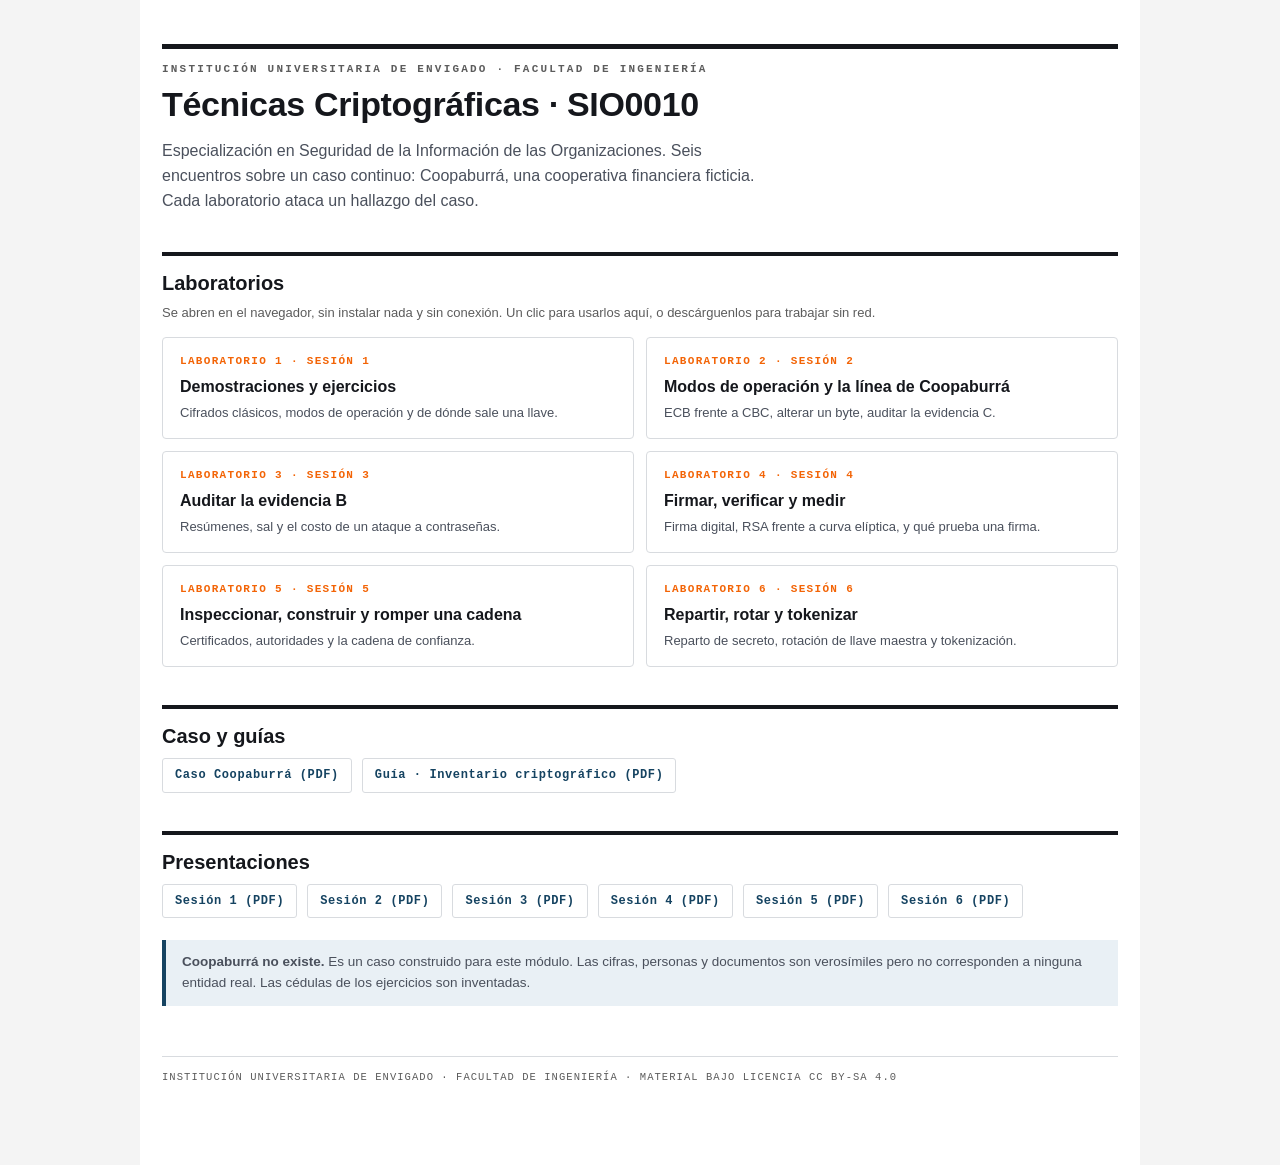
==== index.html @ fdeef58a "Página de inicio y enlace al sitio del curso Añade index.html como índice navegable para GitHub Page" ====
<!DOCTYPE html>
<html lang="es">
<head>
<meta charset="utf-8">
<meta name="viewport" content="width=device-width, initial-scale=1">
<title>SIO0010 · Técnicas Criptográficas</title>
<style>
:root{
  --naranja:#F36406; --naranja-lav:#FDEFE9; --azul:#154361; --azul-lav:#E9F0F5;
  --tinta:#15171C; --tinta-2:#4A505C; --gris:#5C5C5C; --papel:#FFFFFF; --papel-2:#F4F4F4;
  --linea:#D8DBDF; --linea-suave:#E9EBEE;
  --mono:"Consolas","Cascadia Mono",ui-monospace,monospace;
  --sans:Arial,Helvetica,sans-serif; --titular:"Arial Black",Arial,sans-serif;
}
*{box-sizing:border-box}
body{margin:0;background:var(--papel-2);color:var(--tinta);font-family:var(--sans);font-size:15px;line-height:1.55}
.wrap{max-width:1000px;margin:0 auto;padding:0 22px 80px;background:var(--papel);min-height:100vh}
header{padding:30px 0 0}
.regla{height:5px;background:var(--tinta);margin:14px 0 12px}
.kicker{font-family:var(--mono);font-size:11px;font-weight:700;letter-spacing:.20em;text-transform:uppercase;color:var(--gris)}
h1{font-family:var(--titular);font-size:34px;line-height:1.1;margin:8px 0 12px;letter-spacing:-.01em}
.lead{font-size:16px;color:var(--tinta-2);max-width:70ch}
h2{font-family:var(--titular);font-size:20px;margin:38px 0 4px;border-top:4px solid var(--tinta);padding-top:12px}
.sub{font-size:13px;color:var(--gris);margin-bottom:14px}
.rej{display:grid;grid-template-columns:repeat(2,1fr);gap:12px}
@media(max-width:720px){.rej{grid-template-columns:1fr}}
a.card{display:block;border:1px solid var(--linea);border-radius:4px;padding:15px 17px;text-decoration:none;color:inherit;background:var(--papel);transition:border-color .15s}
a.card:hover{border-color:var(--naranja)}
a.card .n{font-family:var(--mono);font-size:11px;font-weight:700;letter-spacing:.12em;text-transform:uppercase;color:var(--naranja)}
a.card .t{font-weight:700;margin:5px 0 3px;font-size:16px}
a.card .d{font-size:13px;color:var(--tinta-2)}
.enl{display:flex;flex-wrap:wrap;gap:10px;margin-top:6px}
.enl a{font-family:var(--mono);font-size:12px;font-weight:700;letter-spacing:.05em;text-decoration:none;color:var(--azul);border:1px solid var(--linea);border-radius:3px;padding:7px 12px}
.enl a:hover{color:var(--naranja);border-color:var(--naranja)}
.nota{border-left:4px solid var(--azul);background:var(--azul-lav);padding:12px 16px;margin:22px 0;font-size:13.5px;color:var(--tinta-2)}
footer{margin-top:50px;border-top:1px solid var(--linea);padding-top:12px;font-family:var(--mono);font-size:10.5px;letter-spacing:.1em;text-transform:uppercase;color:var(--gris)}
</style>
</head>
<body>
<div class="wrap">
<header>
  <div class="regla"></div>
  <div class="kicker">Institución Universitaria de Envigado · Facultad de Ingeniería</div>
  <h1>Técnicas Criptográficas · SIO0010</h1>
  <p class="lead">Especialización en Seguridad de la Información de las Organizaciones. Seis encuentros sobre un caso continuo: Coopaburrá, una cooperativa financiera ficticia. Cada laboratorio ataca un hallazgo del caso.</p>
</header>

<h2>Laboratorios</h2>
<div class="sub">Se abren en el navegador, sin instalar nada y sin conexión. Un clic para usarlos aquí, o descárguenlos para trabajar sin red.</div>
<div class="rej">
  <a class="card" href="laboratorios/Laboratorio-1-SIO0010.html"><div class="n">Laboratorio 1 · Sesión 1</div><div class="t">Demostraciones y ejercicios</div><div class="d">Cifrados clásicos, modos de operación y de dónde sale una llave.</div></a>
  <a class="card" href="laboratorios/Laboratorio-2-SIO0010.html"><div class="n">Laboratorio 2 · Sesión 2</div><div class="t">Modos de operación y la línea de Coopaburrá</div><div class="d">ECB frente a CBC, alterar un byte, auditar la evidencia C.</div></a>
  <a class="card" href="laboratorios/Laboratorio-3-SIO0010.html"><div class="n">Laboratorio 3 · Sesión 3</div><div class="t">Auditar la evidencia B</div><div class="d">Resúmenes, sal y el costo de un ataque a contraseñas.</div></a>
  <a class="card" href="laboratorios/Laboratorio-4-SIO0010.html"><div class="n">Laboratorio 4 · Sesión 4</div><div class="t">Firmar, verificar y medir</div><div class="d">Firma digital, RSA frente a curva elíptica, y qué prueba una firma.</div></a>
  <a class="card" href="laboratorios/Laboratorio-5-SIO0010.html"><div class="n">Laboratorio 5 · Sesión 5</div><div class="t">Inspeccionar, construir y romper una cadena</div><div class="d">Certificados, autoridades y la cadena de confianza.</div></a>
  <a class="card" href="laboratorios/Laboratorio-6-SIO0010.html"><div class="n">Laboratorio 6 · Sesión 6</div><div class="t">Repartir, rotar y tokenizar</div><div class="d">Reparto de secreto, rotación de llave maestra y tokenización.</div></a>
</div>

<h2>Caso y guías</h2>
<div class="enl">
  <a href="caso/Caso-Coopaburra-SIO0010.pdf">Caso Coopaburrá (PDF)</a>
  <a href="guias/Guia-Inventario-criptografico-SIO0010.pdf">Guía · Inventario criptográfico (PDF)</a>
</div>

<h2>Presentaciones</h2>
<div class="enl">
  <a href="presentaciones/SIO0010-S1-Tecnicas-criptograficas.pdf">Sesión 1 (PDF)</a>
  <a href="presentaciones/SIO0010-S2-Cifrado-simetrico.pdf">Sesión 2 (PDF)</a>
  <a href="presentaciones/SIO0010-S3-Resumenes-y-contrasenas.pdf">Sesión 3 (PDF)</a>
  <a href="presentaciones/SIO0010-S4-Llave-publica-y-firma.pdf">Sesión 4 (PDF)</a>
  <a href="presentaciones/SIO0010-S5-Certificados-y-canal-seguro.pdf">Sesión 5 (PDF)</a>
  <a href="presentaciones/SIO0010-S6-Gestion-de-llaves-y-transicion.pdf">Sesión 6 (PDF)</a>
</div>

<div class="nota"><b>Coopaburrá no existe.</b> Es un caso construido para este módulo. Las cifras, personas y documentos son verosímiles pero no corresponden a ninguna entidad real. Las cédulas de los ejercicios son inventadas.</div>

<footer>Institución Universitaria de Envigado · Facultad de Ingeniería · Material bajo licencia CC BY-SA 4.0</footer>
</div>
</body>
</html>
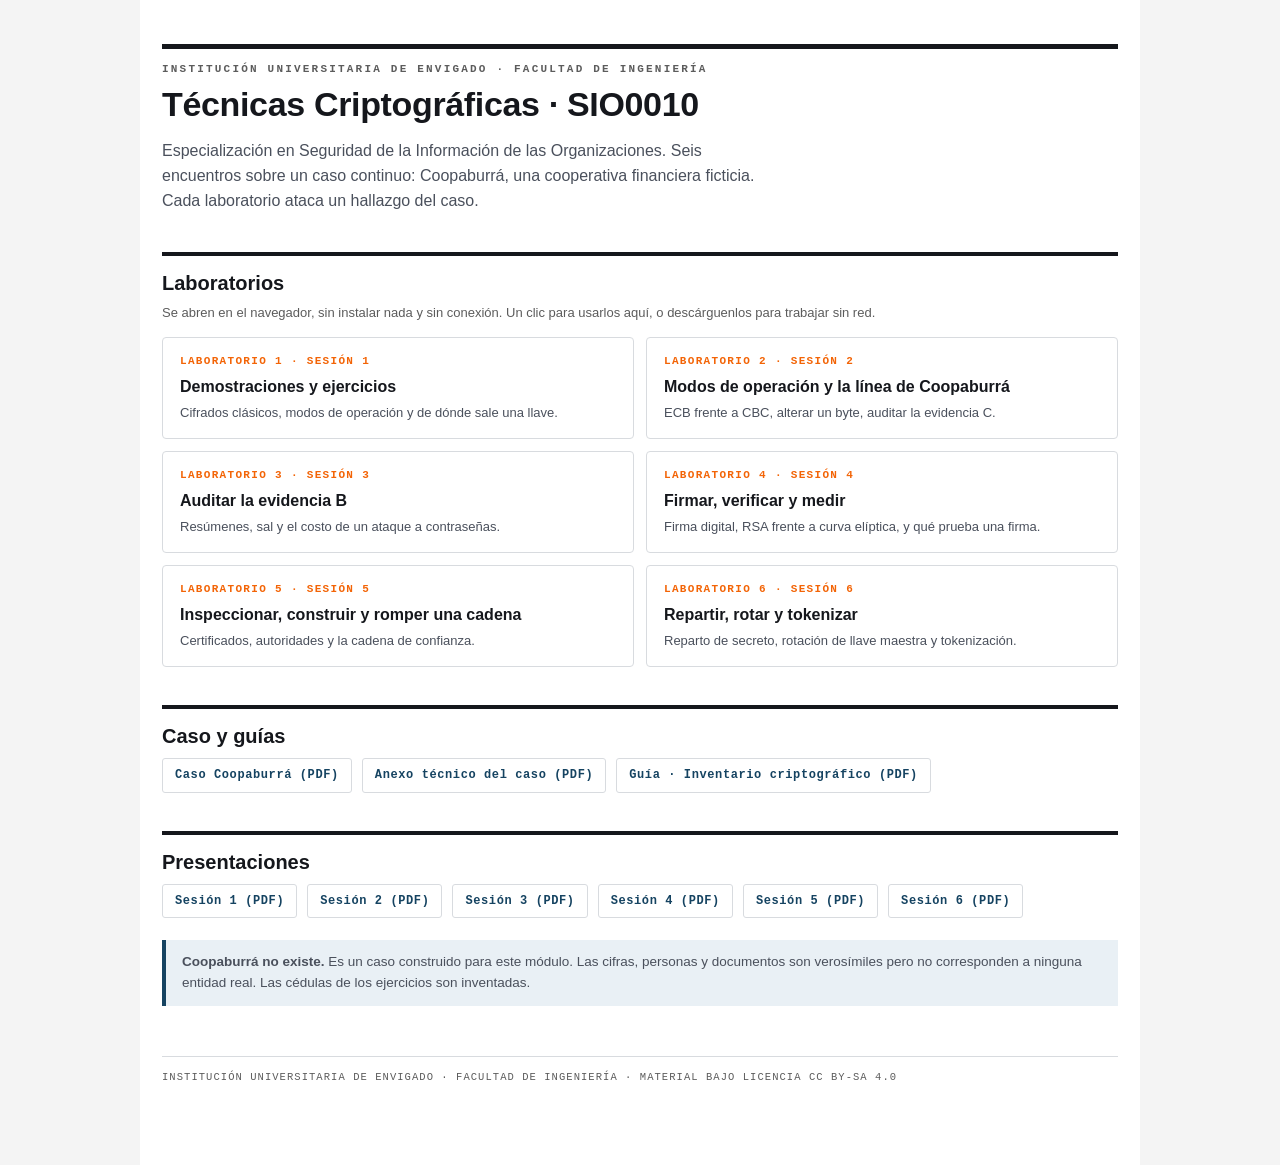
==== commit 52ec6134: "Anexo técnico del caso Coopaburrá Añade el anexo técnico (10 páginas): un artefacto de diagnóstico p" ====
--- a/index.html
+++ b/index.html
@@ -59,6 +59,7 @@
 <h2>Caso y guías</h2>
 <div class="enl">
   <a href="caso/Caso-Coopaburra-SIO0010.pdf">Caso Coopaburrá (PDF)</a>
+  <a href="caso/Anexo-tecnico-Coopaburra-SIO0010.pdf">Anexo técnico del caso (PDF)</a>
   <a href="guias/Guia-Inventario-criptografico-SIO0010.pdf">Guía · Inventario criptográfico (PDF)</a>
 </div>
 
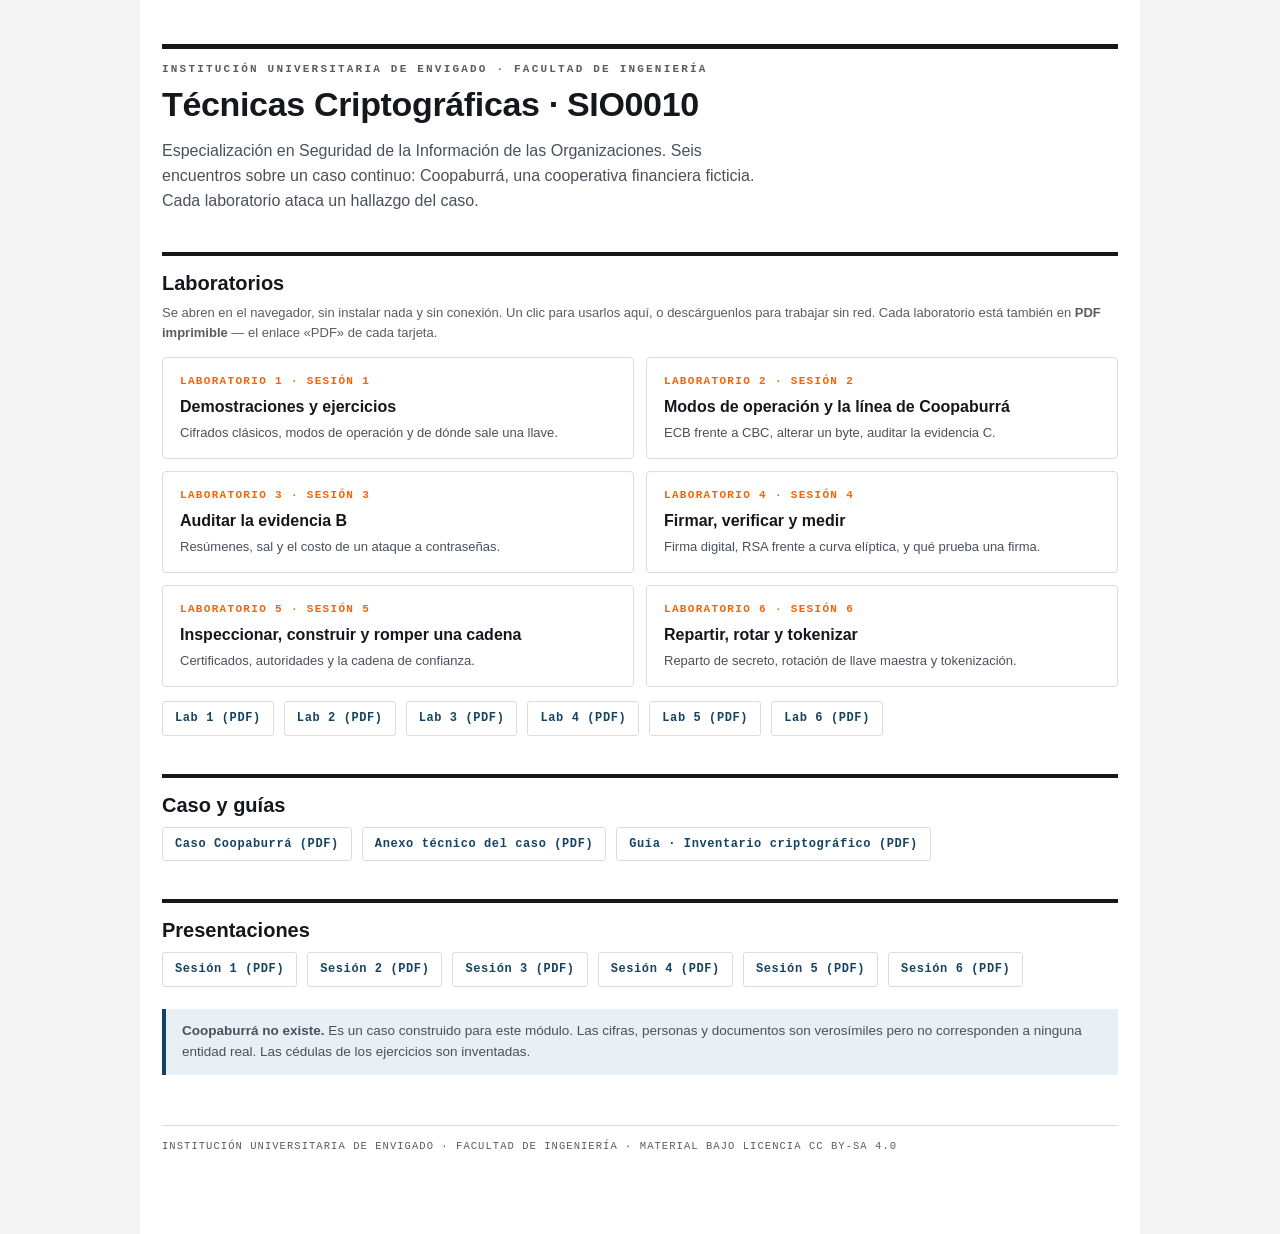
==== commit 064031d5: "Verificación de labs y versión PDF imprimible de los seis Se ejecutaron todos los snippets de Python" ====
--- a/index.html
+++ b/index.html
@@ -46,7 +46,7 @@
 </header>
 
 <h2>Laboratorios</h2>
-<div class="sub">Se abren en el navegador, sin instalar nada y sin conexión. Un clic para usarlos aquí, o descárguenlos para trabajar sin red.</div>
+<div class="sub">Se abren en el navegador, sin instalar nada y sin conexión. Un clic para usarlos aquí, o descárguenlos para trabajar sin red. Cada laboratorio está también en <b>PDF imprimible</b> — el enlace «PDF» de cada tarjeta.</div>
 <div class="rej">
   <a class="card" href="laboratorios/Laboratorio-1-SIO0010.html"><div class="n">Laboratorio 1 · Sesión 1</div><div class="t">Demostraciones y ejercicios</div><div class="d">Cifrados clásicos, modos de operación y de dónde sale una llave.</div></a>
   <a class="card" href="laboratorios/Laboratorio-2-SIO0010.html"><div class="n">Laboratorio 2 · Sesión 2</div><div class="t">Modos de operación y la línea de Coopaburrá</div><div class="d">ECB frente a CBC, alterar un byte, auditar la evidencia C.</div></a>
@@ -54,6 +54,14 @@
   <a class="card" href="laboratorios/Laboratorio-4-SIO0010.html"><div class="n">Laboratorio 4 · Sesión 4</div><div class="t">Firmar, verificar y medir</div><div class="d">Firma digital, RSA frente a curva elíptica, y qué prueba una firma.</div></a>
   <a class="card" href="laboratorios/Laboratorio-5-SIO0010.html"><div class="n">Laboratorio 5 · Sesión 5</div><div class="t">Inspeccionar, construir y romper una cadena</div><div class="d">Certificados, autoridades y la cadena de confianza.</div></a>
   <a class="card" href="laboratorios/Laboratorio-6-SIO0010.html"><div class="n">Laboratorio 6 · Sesión 6</div><div class="t">Repartir, rotar y tokenizar</div><div class="d">Reparto de secreto, rotación de llave maestra y tokenización.</div></a>
+</div>
+<div class="enl" style="margin-top:14px">
+  <a href="laboratorios/Laboratorio-1-SIO0010.pdf">Lab 1 (PDF)</a>
+  <a href="laboratorios/Laboratorio-2-SIO0010.pdf">Lab 2 (PDF)</a>
+  <a href="laboratorios/Laboratorio-3-SIO0010.pdf">Lab 3 (PDF)</a>
+  <a href="laboratorios/Laboratorio-4-SIO0010.pdf">Lab 4 (PDF)</a>
+  <a href="laboratorios/Laboratorio-5-SIO0010.pdf">Lab 5 (PDF)</a>
+  <a href="laboratorios/Laboratorio-6-SIO0010.pdf">Lab 6 (PDF)</a>
 </div>
 
 <h2>Caso y guías</h2>
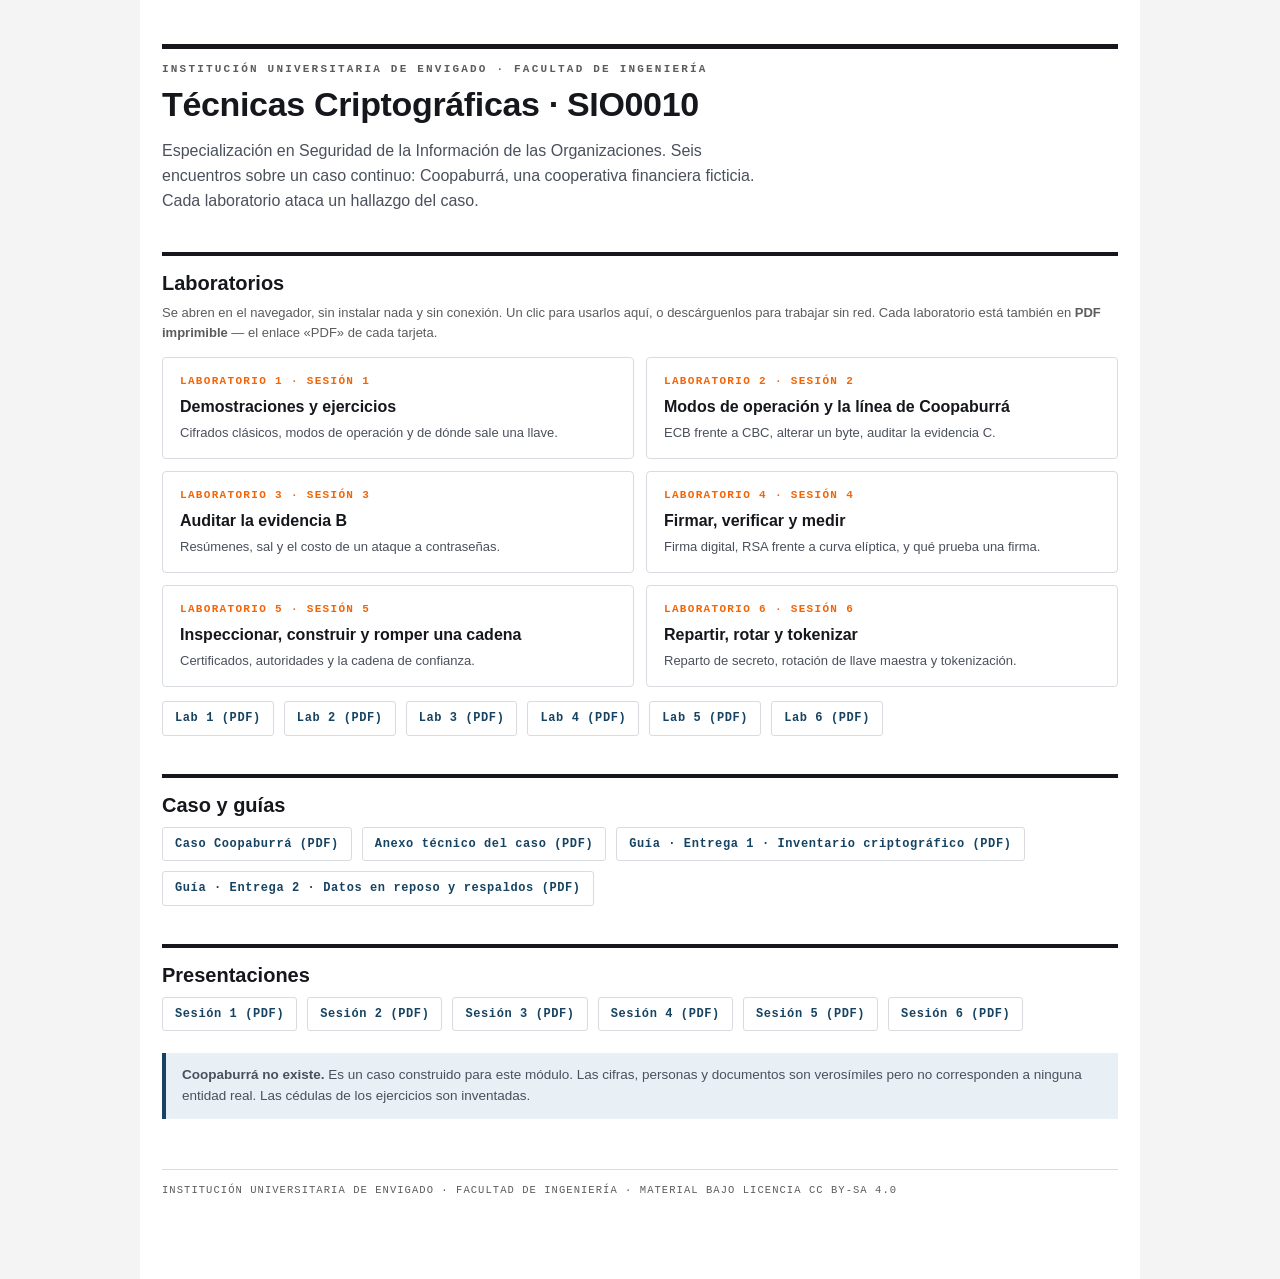
==== commit e81bb9c1: "Guía de la entrega 2: datos en reposo y respaldos Añade la guía de la segunda entrega (10 páginas), " ====
--- a/index.html
+++ b/index.html
@@ -68,7 +68,8 @@
 <div class="enl">
   <a href="caso/Caso-Coopaburra-SIO0010.pdf">Caso Coopaburrá (PDF)</a>
   <a href="caso/Anexo-tecnico-Coopaburra-SIO0010.pdf">Anexo técnico del caso (PDF)</a>
-  <a href="guias/Guia-Inventario-criptografico-SIO0010.pdf">Guía · Inventario criptográfico (PDF)</a>
+  <a href="guias/Guia-Inventario-criptografico-SIO0010.pdf">Guía · Entrega 1 · Inventario criptográfico (PDF)</a>
+  <a href="guias/Guia-Entrega2-Datos-en-reposo-SIO0010.pdf">Guía · Entrega 2 · Datos en reposo y respaldos (PDF)</a>
 </div>
 
 <h2>Presentaciones</h2>
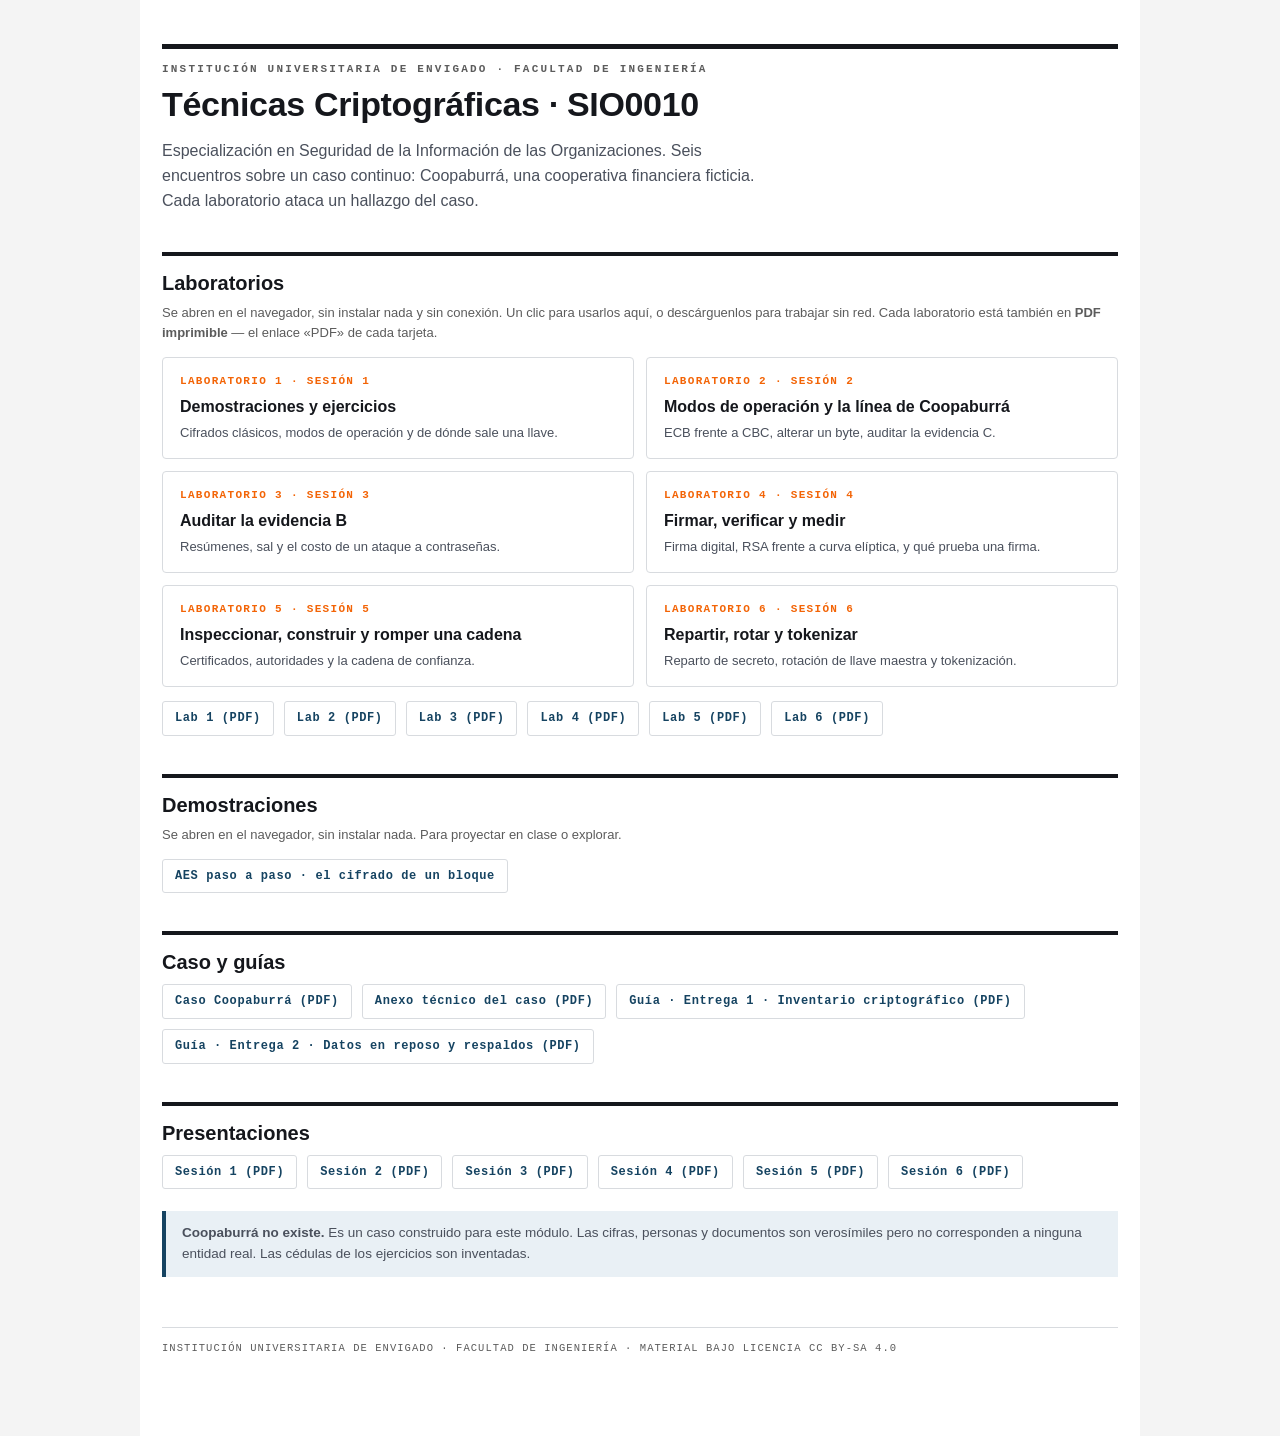
==== commit 6bb34dfe: "Demo interactivo: AES paso a paso Cifra un bloque de 16 bytes con AES-128 y deja recorrer las 40 ope" ====
--- a/index.html
+++ b/index.html
@@ -64,6 +64,12 @@
   <a href="laboratorios/Laboratorio-6-SIO0010.pdf">Lab 6 (PDF)</a>
 </div>
 
+<h2>Demostraciones</h2>
+<div class="sub">Se abren en el navegador, sin instalar nada. Para proyectar en clase o explorar.</div>
+<div class="enl">
+  <a href="demos/AES-paso-a-paso-SIO0010.html">AES paso a paso · el cifrado de un bloque</a>
+</div>
+
 <h2>Caso y guías</h2>
 <div class="enl">
   <a href="caso/Caso-Coopaburra-SIO0010.pdf">Caso Coopaburrá (PDF)</a>
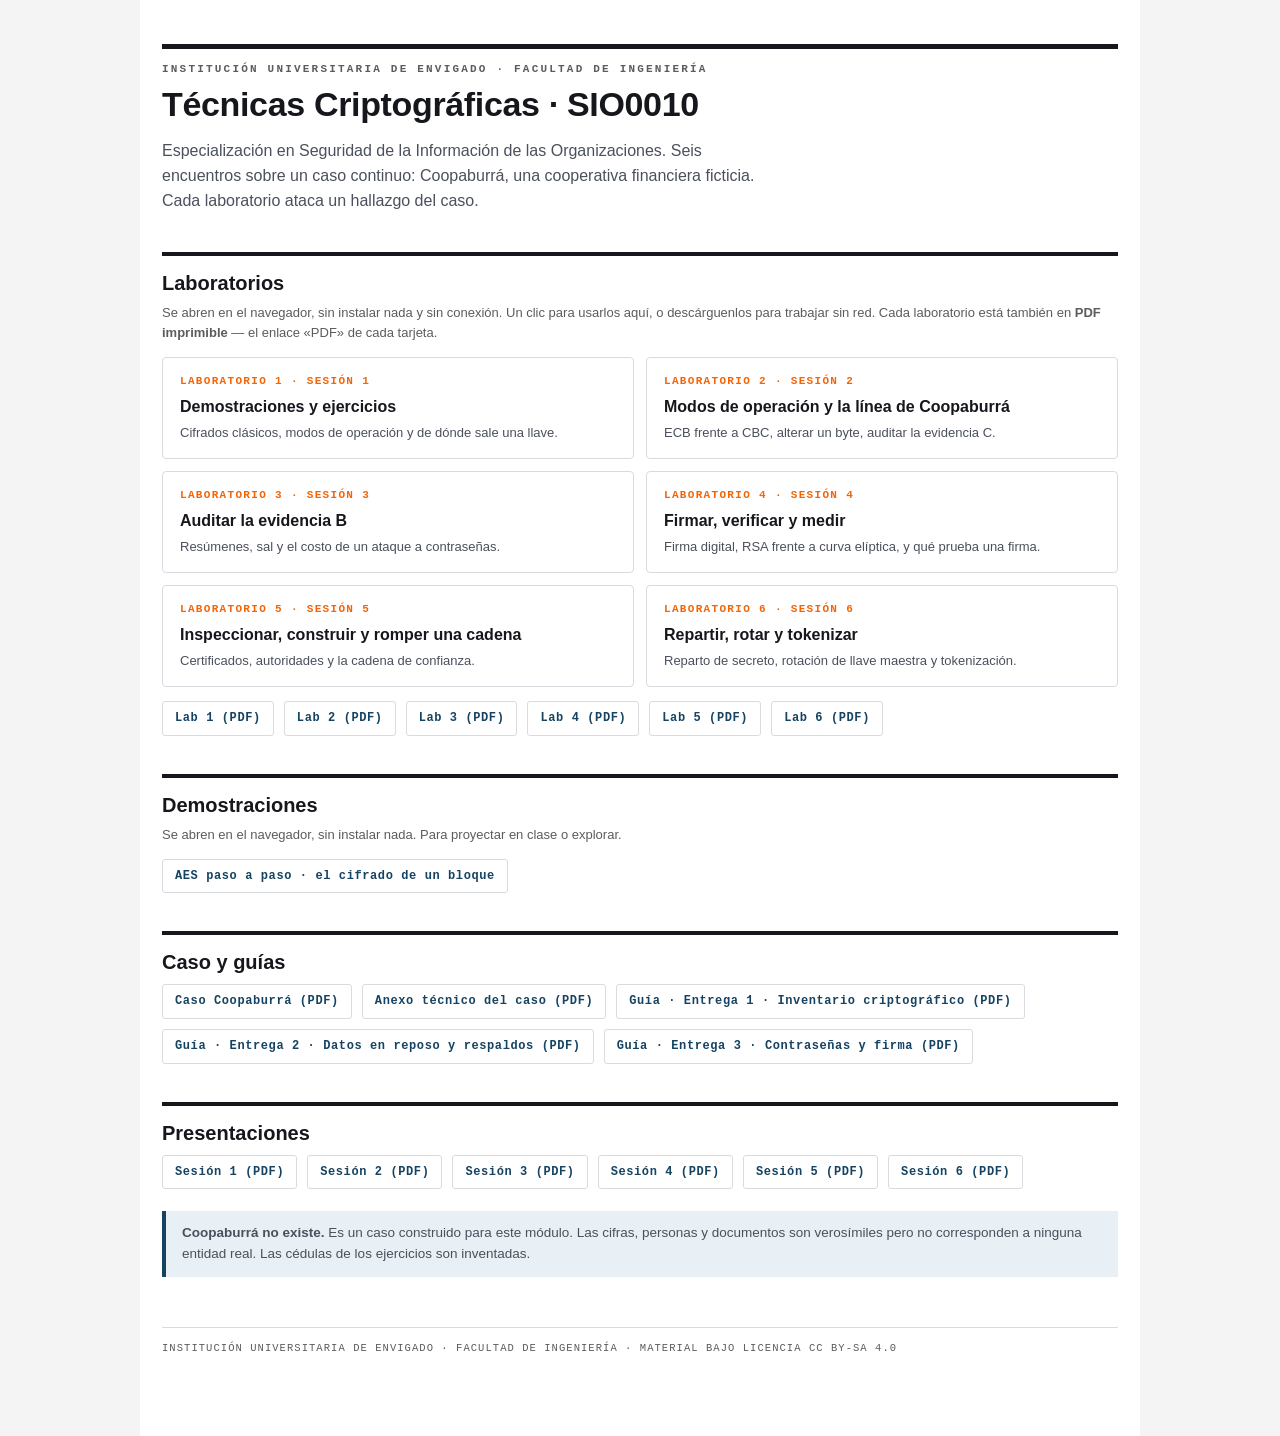
==== commit e81acd0a: "Guía de la entrega 3: contraseñas y firma Guía de la tercera entrega (10 páginas), en el estilo de l" ====
--- a/index.html
+++ b/index.html
@@ -76,6 +76,7 @@
   <a href="caso/Anexo-tecnico-Coopaburra-SIO0010.pdf">Anexo técnico del caso (PDF)</a>
   <a href="guias/Guia-Inventario-criptografico-SIO0010.pdf">Guía · Entrega 1 · Inventario criptográfico (PDF)</a>
   <a href="guias/Guia-Entrega2-Datos-en-reposo-SIO0010.pdf">Guía · Entrega 2 · Datos en reposo y respaldos (PDF)</a>
+  <a href="guias/Guia-Entrega3-Contrasenas-y-firma-SIO0010.pdf">Guía · Entrega 3 · Contraseñas y firma (PDF)</a>
 </div>
 
 <h2>Presentaciones</h2>
